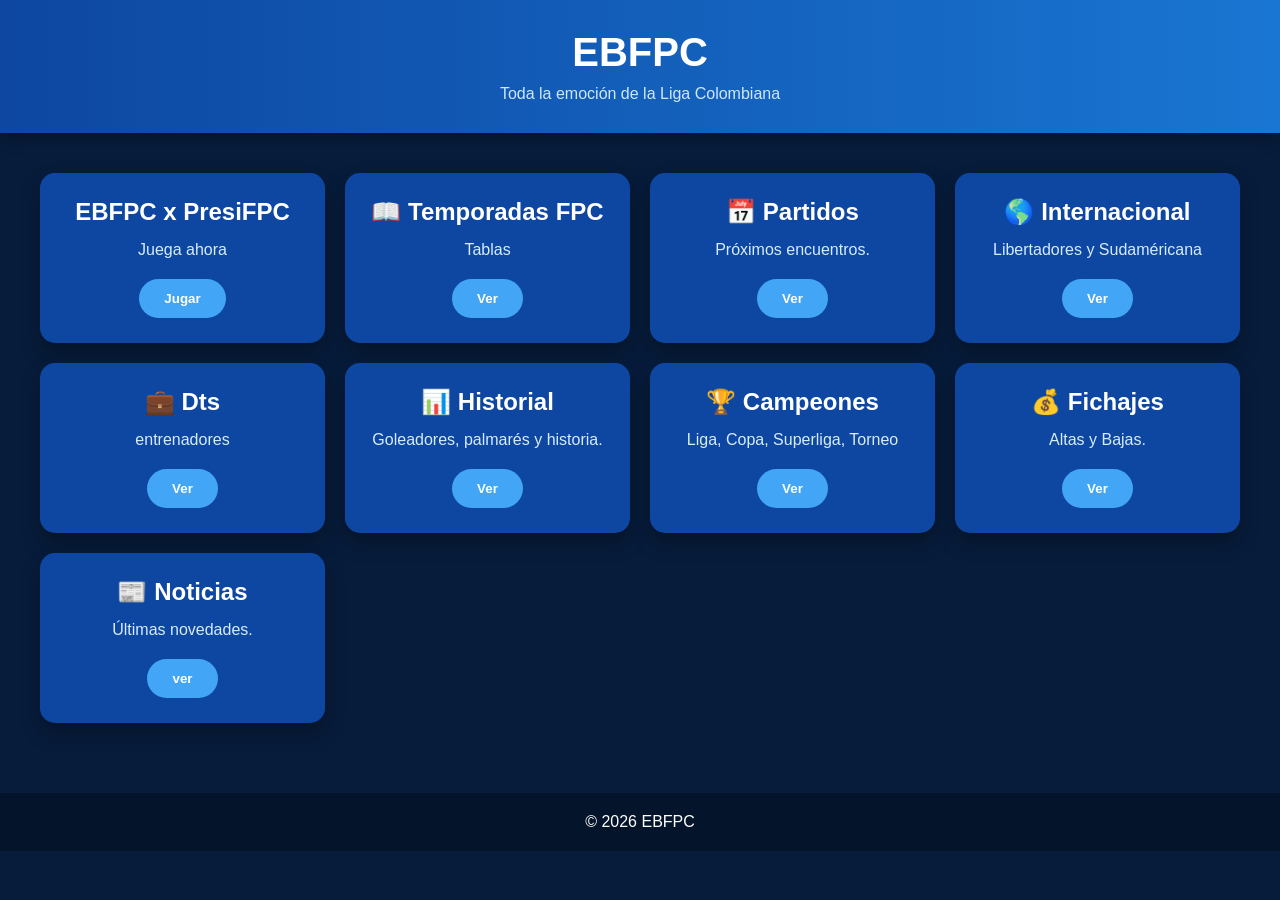
==== index.html @ e842d549 "Add files via upload" ====
<!DOCTYPE html>
<html lang="es">
<head>
<meta charset="UTF-8">
<meta name="viewport" content="width=device-width, initial-scale=1.0">
<title>Fútbol Colombiano</title>
<link rel="stylesheet" href="style.css">
</head>
<body>

<header>
    <h1>EBFPC</h1>
    <p>Toda la emoción de la Liga Colombiana</p>
</header>

<section class="menu">
    <div class="card">
     <h2>EBFPC x PresiFPC</h2>
     <p>Juega ahora</p>
     <button onclick="location.href=
      'https://fernajapb.github.io/PresiFPC/'">
      Jugar
      </button> 
    </div>

    <div class="card">
     <h2>📖 Temporadas FPC</h2>
     <p>Tablas</p>
     <button 
      onclick="location.href='temporadas.html'">
      Ver
      </button> 
    </div>

    <div class="card">
        <h2>📅 Partidos</h2>
        <p>Próximos encuentros.</p>
        <button
         onclick="location.href='partidos.html'">
         Ver
        </button>
    </div>

    <div class="card">
        <h2>🌎 Internacional</h2>
        <p>Libertadores y Sudaméricana</p>
        <button
         onclick="location.href='conmebol.html'">
         Ver
        </button>
    </div>

    <div class="card">
        <h2>💼 Dts</h2>
        <p>entrenadores</p>
        <button
         onclick="location.href='dts.html'">
         Ver
        </button>
    </div>

    <div class="card">
        <h2>📊 Historial</h2>
        <p>Goleadores, palmarés y historia.</p>
        <button
         onclick="location.href='historial.html'">
         Ver
        </button>
    </div>

    <div class="card">
        <h2>🏆 Campeones</h2>
        <p>Liga, Copa, Superliga, Torneo</p>
        <button onclick="location.href=
'https://blogdelfpc.blogspot.com/2024/12/campeones.html'">
         Ver
        </button>
    </div>


    <div class="card">
        <h2>💰 Fichajes</h2>
        <p>Altas y Bajas.</p>
        <button onclick="location.href=
         'https://blogdelfpc4.blogspot.com/?m=1'">
         Ver
        </button>
    </div>

    <div class="card">
        <h2>📰 Noticias</h2>
        <p>Últimas novedades.</p>
        <button onclick="location.href=
         'https://blogdelfpc5.blogspot.com/?m=1'">
         ver
        </button>
    </div>

</section>

<footer>
    © 2026 EBFPC
</footer>

<script src="logica.js"></script>
</body>
</html>
---- style.css ----
*{
    margin:0;
    padding:0;
    box-sizing:border-box;
    font-family:Arial, sans-serif;
}

body{
    background:#071c3b;
    color:white;
}

header{
    background:linear-gradient(90deg,#0d47a1,#1976d2);
    text-align:center;
    padding:30px;
    box-shadow:0 5px 15px rgba(0,0,0,.3);
}

header h1{
    font-size:40px;
}

header p{
    margin-top:10px;
    color:#cfe8ff;
}

.menu{
    display:grid;
    grid-template-columns:repeat(auto-fit,minmax(250px,1fr));
    gap:20px;
    padding:40px;
}

.card{
    background:#0d47a1;
    border-radius:15px;
    padding:25px;
    text-align:center;
    transition:.3s;
    box-shadow:0 10px 20px rgba(0,0,0,.3);
}

.card:hover{
    transform:translateY(-8px);
    background:#1565c0;
}

.card h2{
    margin-bottom:15px;
}

.card p{
    color:#d8ecff;
    margin-bottom:20px;
}

button{
    padding:12px 25px;
    border:none;
    border-radius:30px;
    background:#42a5f5;
    color:white;
    cursor:pointer;
    font-weight:bold;
}

button:hover{
    background:#64b5f6;
}

footer{
    text-align:center;
    padding:20px;
    background:#04152b;
    margin-top:30px;
}
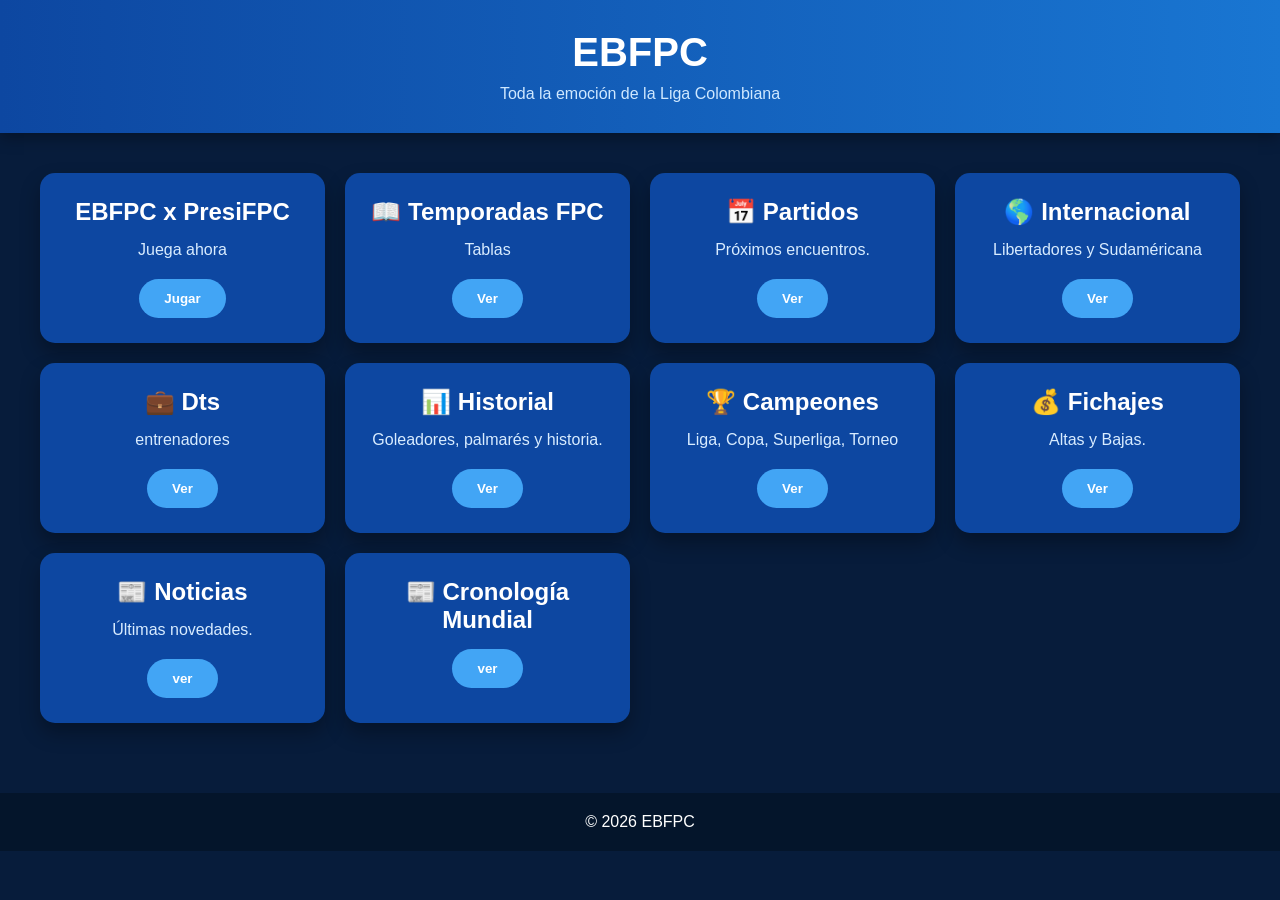
==== commit 7b4a0131: "Update index.html" ====
--- a/index.html
+++ b/index.html
@@ -18,7 +18,7 @@
      <h2>EBFPC x PresiFPC</h2>
      <p>Juega ahora</p>
      <button onclick="location.href=
-      'https://fernajapb.github.io/PresiFPC/'">
+      'https://soyjabp.github.io/PresiFPC/'">
       Jugar
       </button> 
     </div>
@@ -96,6 +96,13 @@
         </button>
     </div>
 
+    <div class="card">
+        <h2>📰 Cronología Mundial</h2>
+        <button onclick="location.href='cronologia.html'">
+         ver
+        </button>
+    </div>
+
 </section>
 
 <footer>
